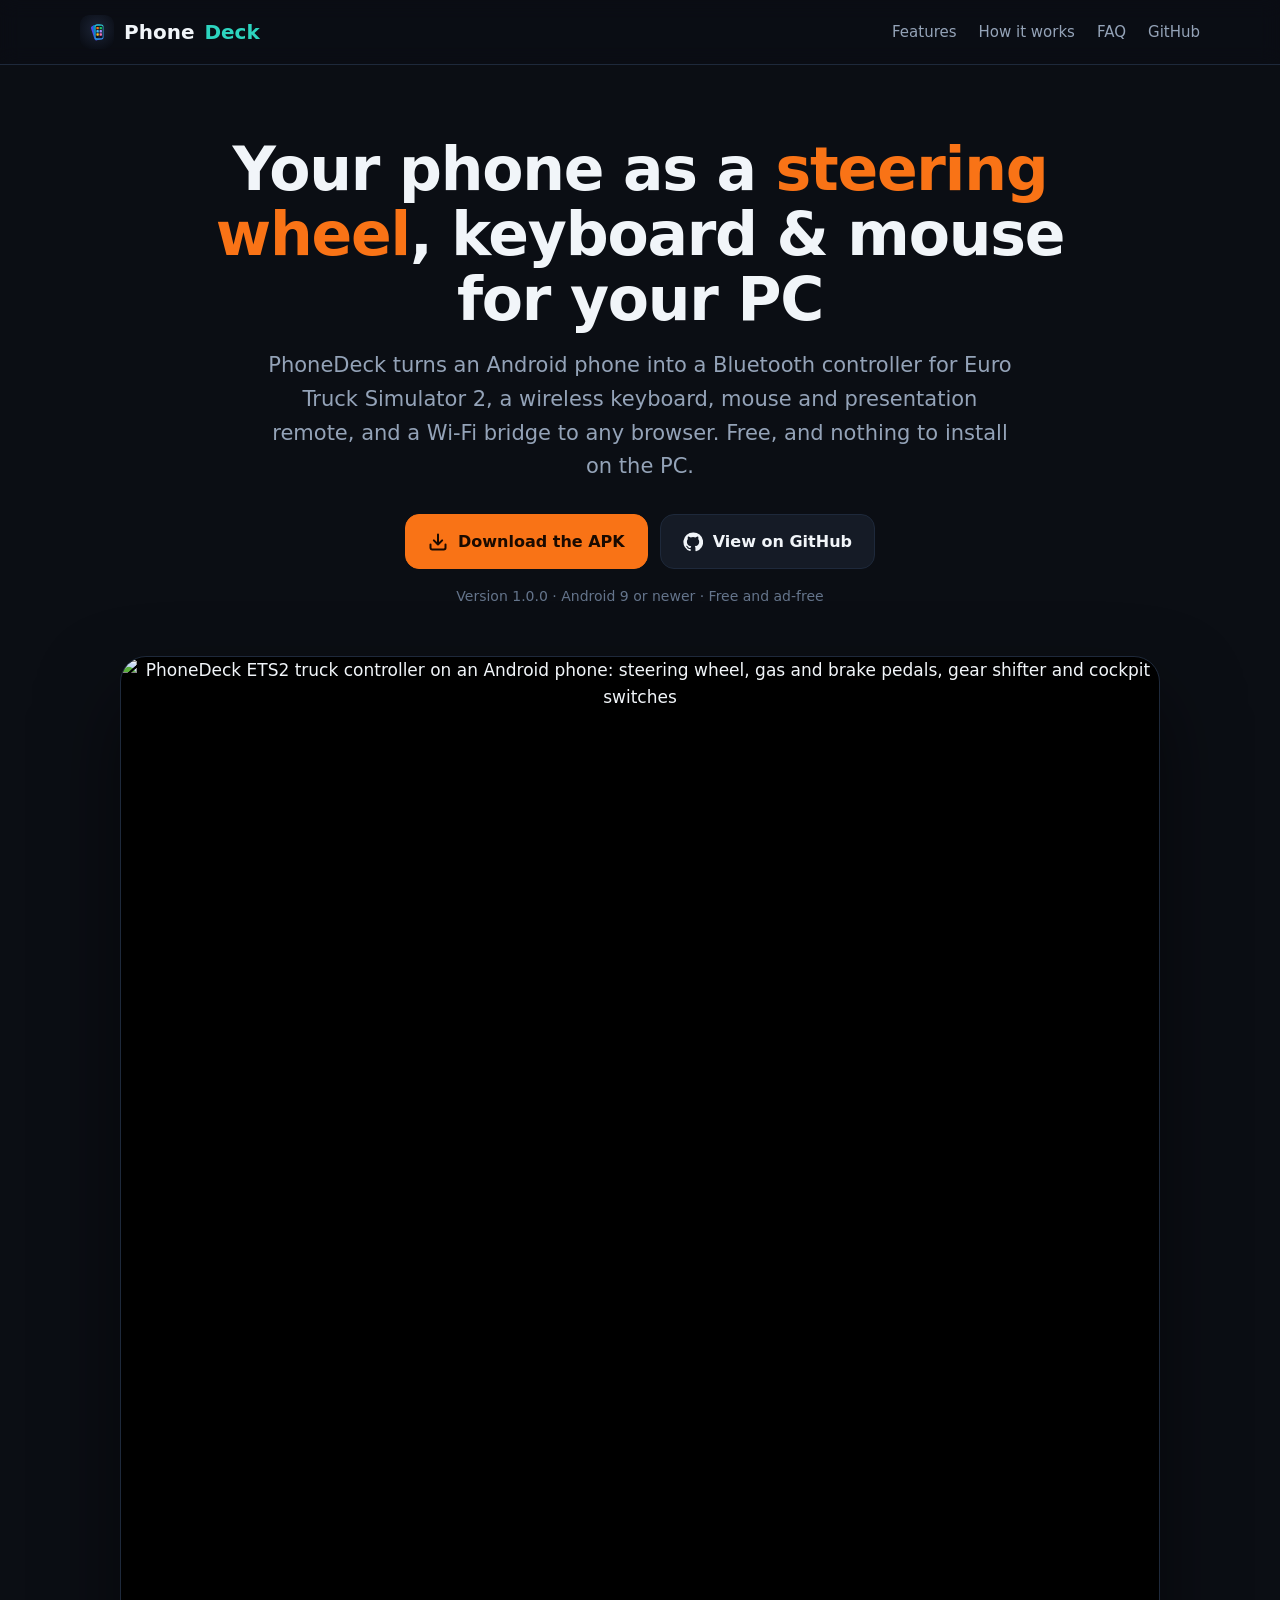
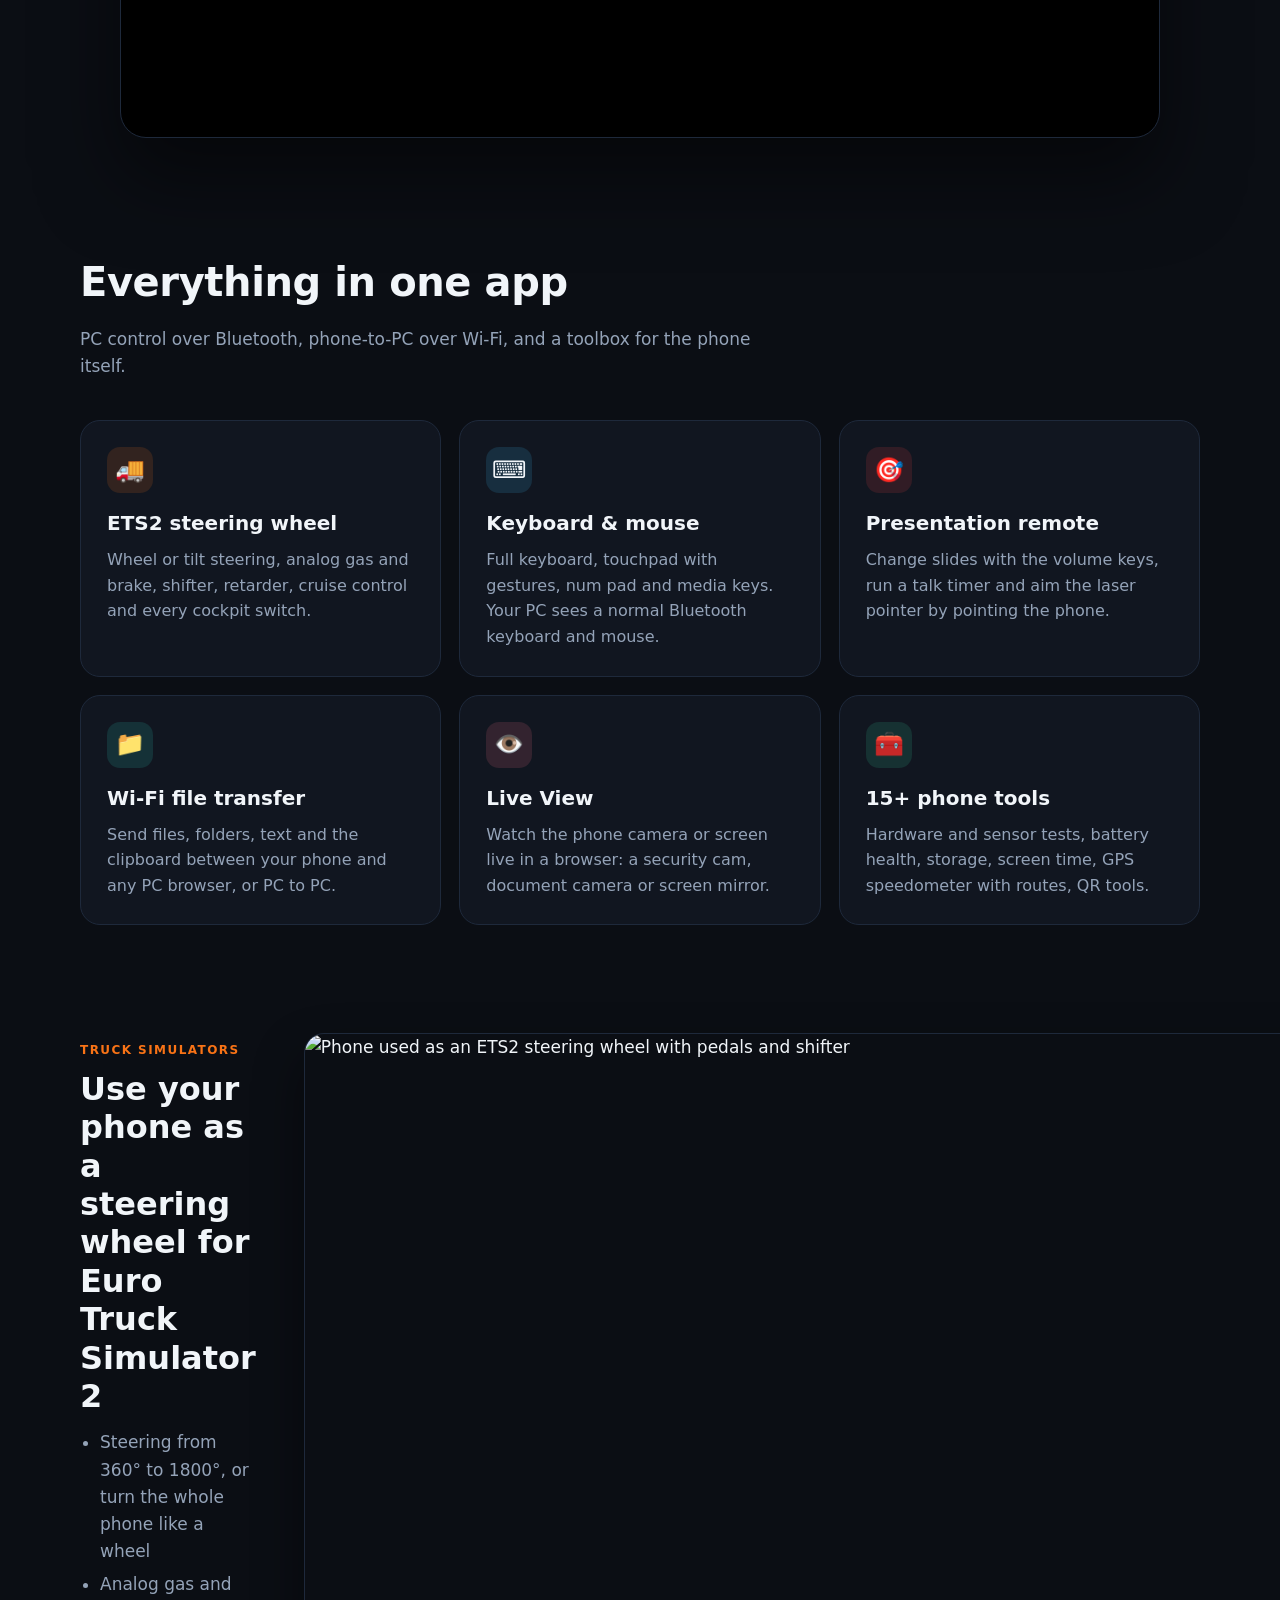
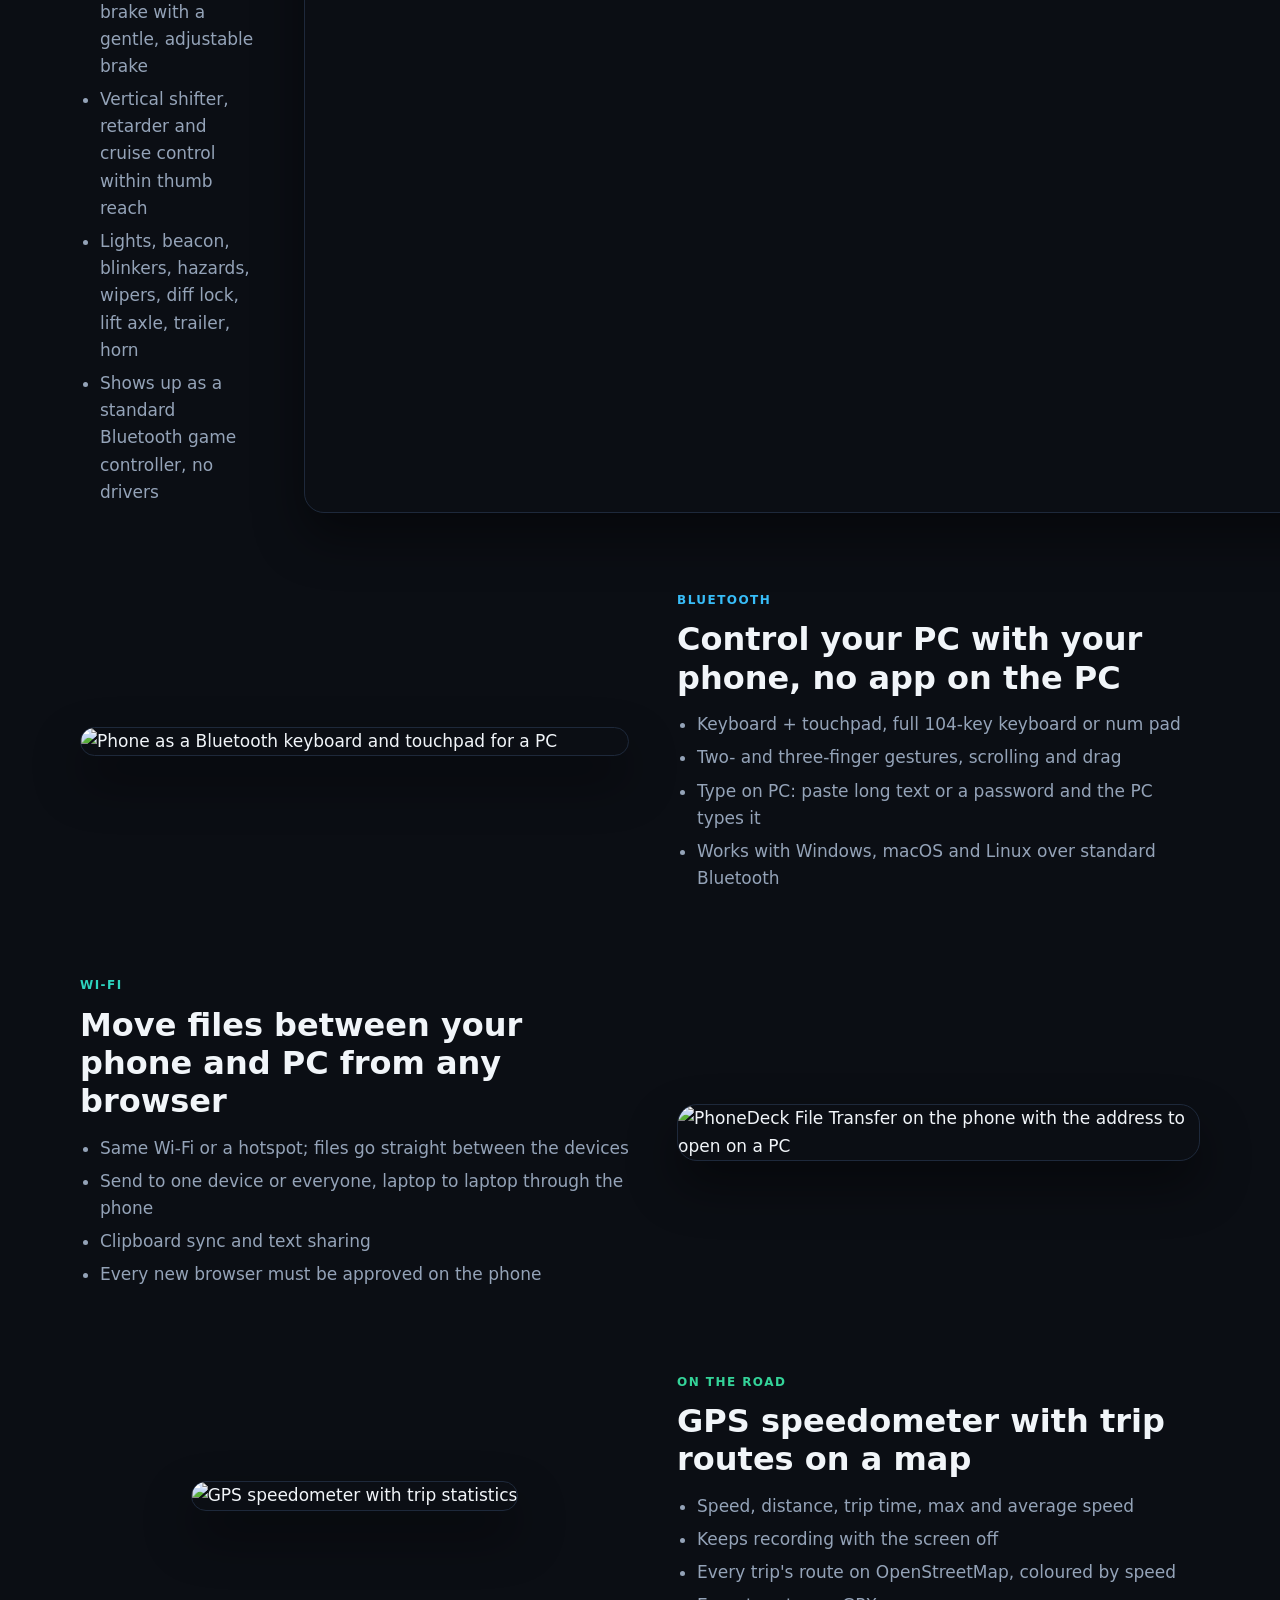
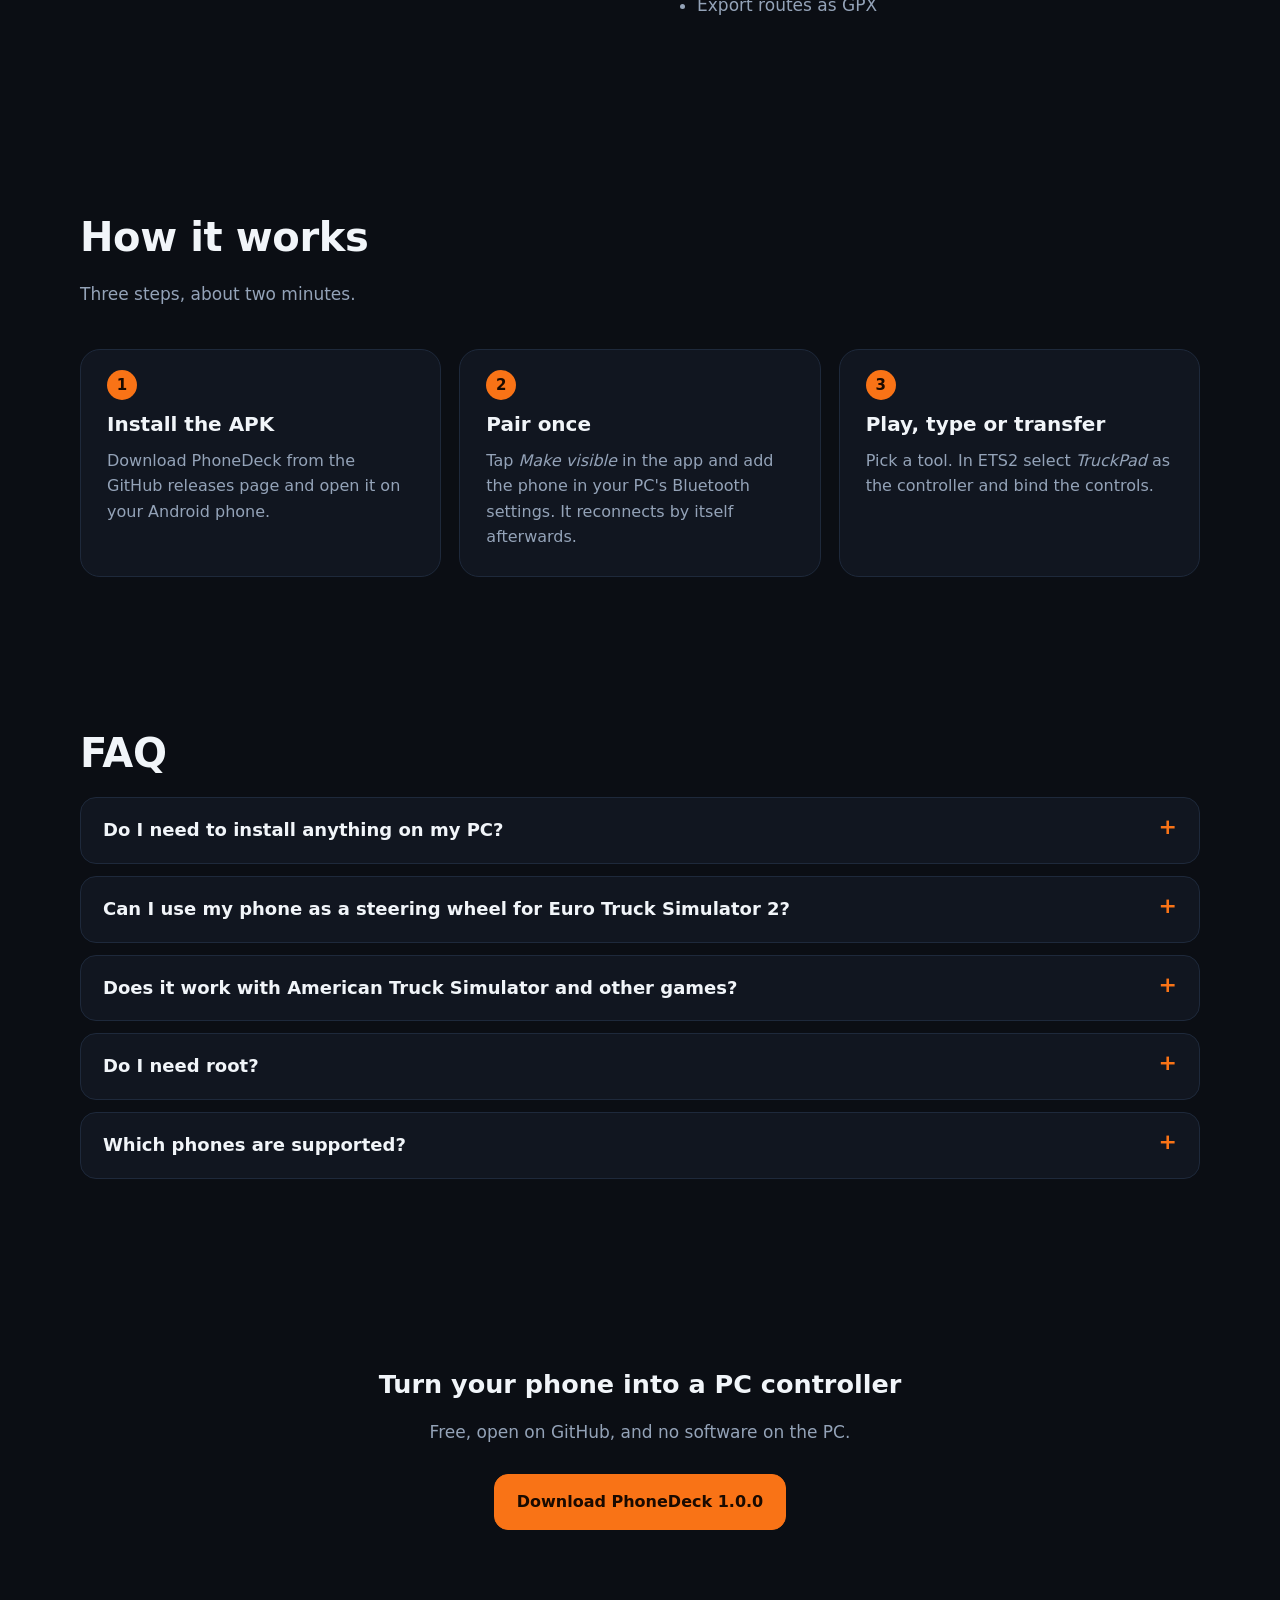
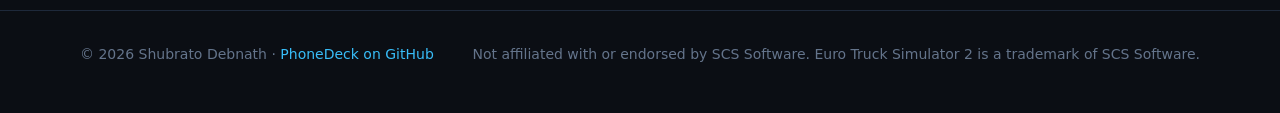
==== site/index.html @ 7db1a898 "Release 1.0.0: new README, changelog, release notes, screenshots, landing page and release signing" ====
<!doctype html>
<html lang="en">
<head>
<meta charset="utf-8">
<meta name="viewport" content="width=device-width, initial-scale=1">
<title>PhoneDeck – Use Your Phone as an ETS2 Steering Wheel, Keyboard &amp; Mouse | Free Android App</title>
<meta name="description" content="Free Android app that turns your phone into a Bluetooth steering wheel for Euro Truck Simulator 2, a wireless keyboard, mouse and presentation remote, plus Wi-Fi file transfer. No PC software needed.">
<link rel="canonical" href="https://shubratodn.github.io/PhoneDeck/">
<meta name="theme-color" content="#0B0E14">
<meta name="robots" content="index, follow">
<link rel="icon" href="assets/logo.svg" type="image/svg+xml">
<link rel="apple-touch-icon" href="assets/icon-512.png">

<meta property="og:type" content="website">
<meta property="og:site_name" content="PhoneDeck">
<meta property="og:title" content="PhoneDeck – Your phone as a steering wheel, keyboard & mouse for your PC">
<meta property="og:description" content="Bluetooth ETS2 steering wheel, wireless keyboard, mouse and presentation remote, Wi-Fi file transfer and 15+ phone tools in one free Android app. No PC software needed.">
<meta property="og:url" content="https://shubratodn.github.io/PhoneDeck/">
<meta property="og:image" content="https://shubratodn.github.io/PhoneDeck/og-image.png">
<meta property="og:image:width" content="1280">
<meta property="og:image:height" content="640">
<meta property="og:image:alt" content="PhoneDeck: an Android phone used as a truck steering wheel with pedals and cockpit switches">
<meta name="twitter:card" content="summary_large_image">
<meta name="twitter:title" content="PhoneDeck – Your phone as a steering wheel, keyboard & mouse">
<meta name="twitter:description" content="Bluetooth ETS2 steering wheel, keyboard, mouse, presentation remote and Wi-Fi file transfer in one free Android app.">
<meta name="twitter:image" content="https://shubratodn.github.io/PhoneDeck/og-image.png">

<script type="application/ld+json">
{
  "@context": "https://schema.org",
  "@type": "SoftwareApplication",
  "name": "PhoneDeck",
  "operatingSystem": "Android 9+",
  "applicationCategory": "UtilitiesApplication",
  "description": "Turns an Android phone into a Bluetooth steering wheel for Euro Truck Simulator 2, a wireless keyboard, mouse and presentation remote, with Wi-Fi file transfer and phone tools.",
  "softwareVersion": "1.0.0",
  "downloadUrl": "https://github.com/ShubratoDn/PhoneDeck/releases/latest",
  "url": "https://shubratodn.github.io/PhoneDeck/",
  "image": "https://shubratodn.github.io/PhoneDeck/og-image.png",
  "author": { "@type": "Person", "name": "Shubrato Debnath" },
  "offers": { "@type": "Offer", "price": "0", "priceCurrency": "USD" }
}
</script>
<script type="application/ld+json">
{
  "@context": "https://schema.org",
  "@type": "FAQPage",
  "mainEntity": [
    { "@type": "Question", "name": "Do I need to install anything on my PC?",
      "acceptedAnswer": { "@type": "Answer", "text": "No. The steering wheel, keyboard and mouse use Bluetooth like any wireless gamepad or keyboard. File Transfer and Live View open in a normal web browser." } },
    { "@type": "Question", "name": "Can I use my phone as a steering wheel for Euro Truck Simulator 2?",
      "acceptedAnswer": { "@type": "Answer", "text": "Yes. PhoneDeck appears as a standard Bluetooth game controller with a steering axis, gas and brake pedals and buttons for every cockpit function. Steer with the on-screen wheel or by turning the phone." } },
    { "@type": "Question", "name": "Does it work with American Truck Simulator and other games?",
      "acceptedAnswer": { "@type": "Answer", "text": "Any game that supports game controllers can use it. The layout is designed around Euro Truck Simulator 2, which shares its controls with American Truck Simulator." } },
    { "@type": "Question", "name": "Do I need root?",
      "acceptedAnswer": { "@type": "Answer", "text": "No. Only the optional Charging Animation tool needs a rooted phone with LSPosed." } },
    { "@type": "Question", "name": "Which phones are supported?",
      "acceptedAnswer": { "@type": "Answer", "text": "Android 9 or newer. A few manufacturer systems turn off the Bluetooth HID Device profile; on those the PC tools can't connect, but every phone tool still works." } }
  ]
}
</script>

<style>
:root {
  --bg: #0B0E14; --panel: #111620; --panel-2: #151B26; --border: #1E293B;
  --text: #F1F5F9; --muted: #94A3B8; --dim: #64748B;
  --orange: #F97316; --teal: #2DD4BF; --sky: #38BDF8;
}
* { box-sizing: border-box; }
html { scroll-behavior: smooth; }
body {
  margin: 0; background: var(--bg); color: var(--text);
  font: 17px/1.6 system-ui, -apple-system, "Segoe UI", Roboto, sans-serif;
  -webkit-font-smoothing: antialiased;
}
a { color: var(--sky); text-decoration: none; }
a:hover { text-decoration: underline; }
img { max-width: 100%; display: block; }
.wrap { width: min(1120px, 100% - 32px); margin: 0 auto; }

/* Header */
header { position: sticky; top: 0; z-index: 10; background: color-mix(in srgb, var(--bg) 85%, transparent); backdrop-filter: blur(10px); border-bottom: 1px solid var(--border); }
header .wrap { display: flex; align-items: center; gap: 12px; height: 64px; }
.brand { display: flex; align-items: center; gap: 10px; font-weight: 800; font-size: 20px; color: var(--text); }
.brand:hover { text-decoration: none; }
.brand img { width: 34px; height: 34px; border-radius: 9px; }
.brand span { color: var(--teal); }
nav { margin-left: auto; display: flex; gap: 22px; font-size: 15px; }
nav a { color: var(--muted); }
nav a:hover { color: var(--text); text-decoration: none; }

/* Buttons */
.btn { display: inline-flex; align-items: center; gap: 10px; padding: 14px 22px; border-radius: 14px; font-weight: 700; font-size: 16px; border: 1px solid var(--border); color: var(--text); background: var(--panel-2); }
.btn:hover { text-decoration: none; border-color: #334155; }
.btn.primary { background: var(--orange); border-color: var(--orange); color: #1A0A00; }
.btn.primary:hover { filter: brightness(1.08); }
.btn svg { width: 20px; height: 20px; }

/* Hero */
.hero { padding: 72px 0 40px; text-align: center; }
.hero h1 { font-size: clamp(34px, 6vw, 60px); line-height: 1.08; margin: 0 auto 18px; max-width: 900px; letter-spacing: -0.02em; }
.hero h1 em { font-style: normal; color: var(--orange); }
.hero p.lead { font-size: clamp(17px, 2.2vw, 21px); color: var(--muted); max-width: 760px; margin: 0 auto 30px; }
.cta { display: flex; gap: 12px; justify-content: center; flex-wrap: wrap; }
.meta { margin-top: 16px; color: var(--dim); font-size: 14px; }
.shot-hero { margin: 48px auto 0; max-width: 1040px; border-radius: 26px; border: 1px solid var(--border); box-shadow: 0 40px 80px rgba(0,0,0,.5); overflow: hidden; background: #000; }

/* Sections */
section { padding: 72px 0; }
section h2 { font-size: clamp(28px, 4vw, 40px); margin: 0 0 12px; letter-spacing: -0.01em; }
section .sub { color: var(--muted); max-width: 720px; margin: 0 0 40px; }
.grid { display: grid; grid-template-columns: repeat(auto-fit, minmax(280px, 1fr)); gap: 18px; }
.card { background: var(--panel); border: 1px solid var(--border); border-radius: 20px; padding: 26px; }
.card .ico { width: 46px; height: 46px; border-radius: 13px; display: grid; place-items: center; margin-bottom: 14px; font-size: 24px; }
.card h3 { margin: 0 0 8px; font-size: 20px; }
.card p { margin: 0; color: var(--muted); font-size: 16px; }

.feature { display: grid; grid-template-columns: 1.05fr 1fr; gap: 48px; align-items: center; padding: 36px 0; }
.feature.flip > :first-child { order: 2; }
.feature h3 { font-size: clamp(24px, 3vw, 32px); margin: 0 0 14px; line-height: 1.2; }
.feature ul { margin: 0; padding-left: 20px; color: var(--muted); }
.feature li { margin: 6px 0; }
.feature .tag { display: inline-block; font-size: 12px; font-weight: 800; letter-spacing: .12em; text-transform: uppercase; margin-bottom: 10px; }
.feature img { border-radius: 20px; border: 1px solid var(--border); box-shadow: 0 24px 50px rgba(0,0,0,.45); }
.feature img.portrait { max-height: 560px; width: auto; margin: 0 auto; }

.steps { counter-reset: step; }
.steps .card { position: relative; padding-top: 58px; }
.steps .card::before { counter-increment: step; content: counter(step); position: absolute; top: 20px; left: 26px; width: 30px; height: 30px; border-radius: 50%; background: var(--orange); color: #1A0A00; font-weight: 800; display: grid; place-items: center; font-size: 15px; }

details { background: var(--panel); border: 1px solid var(--border); border-radius: 16px; padding: 18px 22px; margin-bottom: 12px; }
details summary { cursor: pointer; font-weight: 700; font-size: 18px; list-style: none; display: flex; justify-content: space-between; gap: 16px; }
details summary::after { content: "+"; color: var(--orange); font-size: 22px; line-height: 1; }
details[open] summary::after { content: "−"; }
details p { color: var(--muted); margin: 12px 0 0; }

.final { text-align: center; padding: 80px 0; }
.final h2 { margin-bottom: 14px; }
.final p { color: var(--muted); margin: 0 auto 28px; max-width: 560px; }

footer { border-top: 1px solid var(--border); padding: 32px 0 48px; color: var(--dim); font-size: 14px; }
footer .wrap { display: flex; flex-wrap: wrap; gap: 12px 28px; justify-content: space-between; }

@media (max-width: 820px) {
  nav { display: none; }
  .hero { padding-top: 48px; }
  .feature, .feature.flip { grid-template-columns: 1fr; gap: 24px; }
  .feature.flip > :first-child { order: 0; }
  section { padding: 52px 0; }
}
</style>
</head>
<body>

<header>
  <div class="wrap">
    <a class="brand" href="./"><img src="assets/logo.svg" alt="" width="34" height="34">Phone<span>Deck</span></a>
    <nav aria-label="Main">
      <a href="#features">Features</a>
      <a href="#how">How it works</a>
      <a href="#faq">FAQ</a>
      <a href="https://github.com/ShubratoDn/PhoneDeck">GitHub</a>
    </nav>
  </div>
</header>

<main>
  <div class="hero wrap">
    <h1>Your phone as a <em>steering wheel</em>, keyboard &amp; mouse for your PC</h1>
    <p class="lead">PhoneDeck turns an Android phone into a Bluetooth controller for Euro Truck Simulator 2, a wireless
      keyboard, mouse and presentation remote, and a Wi-Fi bridge to any browser. Free, and nothing to install on the PC.</p>
    <div class="cta">
      <a class="btn primary" href="https://github.com/ShubratoDn/PhoneDeck/releases/latest">
        <svg viewBox="0 0 24 24" fill="none" stroke="currentColor" stroke-width="2.4" stroke-linecap="round" stroke-linejoin="round"><path d="M21 15v4a2 2 0 0 1-2 2H5a2 2 0 0 1-2-2v-4M7 10l5 5 5-5M12 15V3"/></svg>
        Download the APK
      </a>
      <a class="btn" href="https://github.com/ShubratoDn/PhoneDeck">
        <svg viewBox="0 0 24 24" fill="currentColor"><path d="M12 .5a11.5 11.5 0 0 0-3.64 22.41c.58.1.79-.25.79-.56v-2c-3.2.7-3.88-1.37-3.88-1.37-.52-1.33-1.28-1.69-1.28-1.69-1.05-.72.08-.7.08-.7 1.16.08 1.77 1.2 1.77 1.2 1.03 1.77 2.71 1.26 3.37.96.1-.75.4-1.26.73-1.55-2.55-.29-5.24-1.28-5.24-5.69 0-1.26.45-2.29 1.19-3.1-.12-.29-.52-1.47.11-3.06 0 0 .97-.31 3.17 1.18a11 11 0 0 1 5.77 0c2.2-1.49 3.17-1.18 3.17-1.18.63 1.59.23 2.77.11 3.06.74.81 1.19 1.84 1.19 3.1 0 4.42-2.7 5.4-5.26 5.68.41.36.78 1.06.78 2.14v3.17c0 .31.21.67.8.56A11.5 11.5 0 0 0 12 .5Z"/></svg>
        View on GitHub
      </a>
    </div>
    <p class="meta">Version 1.0.0 · Android 9 or newer · Free and ad-free</p>
    <div class="shot-hero">
      <img src="screenshots/ets2-controller.png" width="2400" height="1080"
           alt="PhoneDeck ETS2 truck controller on an Android phone: steering wheel, gas and brake pedals, gear shifter and cockpit switches">
    </div>
  </div>

  <section id="features">
    <div class="wrap">
      <h2>Everything in one app</h2>
      <p class="sub">PC control over Bluetooth, phone-to-PC over Wi-Fi, and a toolbox for the phone itself.</p>
      <div class="grid">
        <div class="card"><div class="ico" style="background:rgba(249,115,22,.14)">🚚</div>
          <h3>ETS2 steering wheel</h3><p>Wheel or tilt steering, analog gas and brake, shifter, retarder, cruise control and every cockpit switch.</p></div>
        <div class="card"><div class="ico" style="background:rgba(56,189,248,.14)">⌨️</div>
          <h3>Keyboard &amp; mouse</h3><p>Full keyboard, touchpad with gestures, num pad and media keys. Your PC sees a normal Bluetooth keyboard and mouse.</p></div>
        <div class="card"><div class="ico" style="background:rgba(239,68,68,.14)">🎯</div>
          <h3>Presentation remote</h3><p>Change slides with the volume keys, run a talk timer and aim the laser pointer by pointing the phone.</p></div>
        <div class="card"><div class="ico" style="background:rgba(45,212,191,.14)">📁</div>
          <h3>Wi-Fi file transfer</h3><p>Send files, folders, text and the clipboard between your phone and any PC browser, or PC to PC.</p></div>
        <div class="card"><div class="ico" style="background:rgba(251,113,133,.14)">👁️</div>
          <h3>Live View</h3><p>Watch the phone camera or screen live in a browser: a security cam, document camera or screen mirror.</p></div>
        <div class="card"><div class="ico" style="background:rgba(52,211,153,.14)">🧰</div>
          <h3>15+ phone tools</h3><p>Hardware and sensor tests, battery health, storage, screen time, GPS speedometer with routes, QR tools.</p></div>
      </div>
    </div>
  </section>

  <section style="padding-top:0">
    <div class="wrap">
      <div class="feature">
        <div>
          <span class="tag" style="color:var(--orange)">Truck simulators</span>
          <h3>Use your phone as a steering wheel for Euro Truck Simulator 2</h3>
          <ul>
            <li>Steering from 360° to 1800°, or turn the whole phone like a wheel</li>
            <li>Analog gas and brake with a gentle, adjustable brake</li>
            <li>Vertical shifter, retarder and cruise control within thumb reach</li>
            <li>Lights, beacon, blinkers, hazards, wipers, diff lock, lift axle, trailer, horn</li>
            <li>Shows up as a standard Bluetooth game controller, no drivers</li>
          </ul>
        </div>
        <img src="screenshots/ets2-controller.png" alt="Phone used as an ETS2 steering wheel with pedals and shifter" loading="lazy" width="2400" height="1080">
      </div>

      <div class="feature flip">
        <div>
          <span class="tag" style="color:var(--sky)">Bluetooth</span>
          <h3>Control your PC with your phone, no app on the PC</h3>
          <ul>
            <li>Keyboard + touchpad, full 104-key keyboard or num pad</li>
            <li>Two- and three-finger gestures, scrolling and drag</li>
            <li>Type on PC: paste long text or a password and the PC types it</li>
            <li>Works with Windows, macOS and Linux over standard Bluetooth</li>
          </ul>
        </div>
        <img src="screenshots/keyboard-touchpad.png" alt="Phone as a Bluetooth keyboard and touchpad for a PC" loading="lazy">
      </div>

      <div class="feature">
        <div>
          <span class="tag" style="color:var(--teal)">Wi-Fi</span>
          <h3>Move files between your phone and PC from any browser</h3>
          <ul>
            <li>Same Wi-Fi or a hotspot; files go straight between the devices</li>
            <li>Send to one device or everyone, laptop to laptop through the phone</li>
            <li>Clipboard sync and text sharing</li>
            <li>Every new browser must be approved on the phone</li>
          </ul>
        </div>
        <img class="portrait" src="screenshots/file-transfer.png" alt="PhoneDeck File Transfer on the phone with the address to open on a PC" loading="lazy">
      </div>

      <div class="feature flip">
        <div>
          <span class="tag" style="color:#34D399">On the road</span>
          <h3>GPS speedometer with trip routes on a map</h3>
          <ul>
            <li>Speed, distance, trip time, max and average speed</li>
            <li>Keeps recording with the screen off</li>
            <li>Every trip's route on OpenStreetMap, coloured by speed</li>
            <li>Export routes as GPX</li>
          </ul>
        </div>
        <img class="portrait" src="screenshots/speedometer.png" alt="GPS speedometer with trip statistics" loading="lazy">
      </div>
    </div>
  </section>

  <section id="how">
    <div class="wrap">
      <h2>How it works</h2>
      <p class="sub">Three steps, about two minutes.</p>
      <div class="grid steps">
        <div class="card"><h3>Install the APK</h3><p>Download PhoneDeck from the GitHub releases page and open it on your Android phone.</p></div>
        <div class="card"><h3>Pair once</h3><p>Tap <em>Make visible</em> in the app and add the phone in your PC's Bluetooth settings. It reconnects by itself afterwards.</p></div>
        <div class="card"><h3>Play, type or transfer</h3><p>Pick a tool. In ETS2 select <em>TruckPad</em> as the controller and bind the controls.</p></div>
      </div>
    </div>
  </section>

  <section id="faq">
    <div class="wrap">
      <h2>FAQ</h2>
      <details><summary>Do I need to install anything on my PC?</summary>
        <p>No. The steering wheel, keyboard and mouse use Bluetooth like any wireless gamepad or keyboard. File Transfer and Live View open in a normal web browser.</p></details>
      <details><summary>Can I use my phone as a steering wheel for Euro Truck Simulator 2?</summary>
        <p>Yes. PhoneDeck appears as a standard Bluetooth game controller with a steering axis, gas and brake pedals and buttons for every cockpit function. Steer with the on-screen wheel or by turning the phone.</p></details>
      <details><summary>Does it work with American Truck Simulator and other games?</summary>
        <p>Any game that supports game controllers can use it. The layout is designed around Euro Truck Simulator 2, which shares its controls with American Truck Simulator.</p></details>
      <details><summary>Do I need root?</summary>
        <p>No. Only the optional Charging Animation tool needs a rooted phone with LSPosed.</p></details>
      <details><summary>Which phones are supported?</summary>
        <p>Android 9 or newer. A few manufacturer systems turn off the Bluetooth HID Device profile; on those the PC tools can't connect, but every phone tool still works.</p></details>
    </div>
  </section>

  <div class="final wrap">
    <h2>Turn your phone into a PC controller</h2>
    <p>Free, open on GitHub, and no software on the PC.</p>
    <a class="btn primary" href="https://github.com/ShubratoDn/PhoneDeck/releases/latest">Download PhoneDeck 1.0.0</a>
  </div>
</main>

<footer>
  <div class="wrap">
    <span>© 2026 Shubrato Debnath · <a href="https://github.com/ShubratoDn/PhoneDeck">PhoneDeck on GitHub</a></span>
    <span>Not affiliated with or endorsed by SCS Software. Euro Truck Simulator 2 is a trademark of SCS Software.</span>
  </div>
</footer>

</body>
</html>
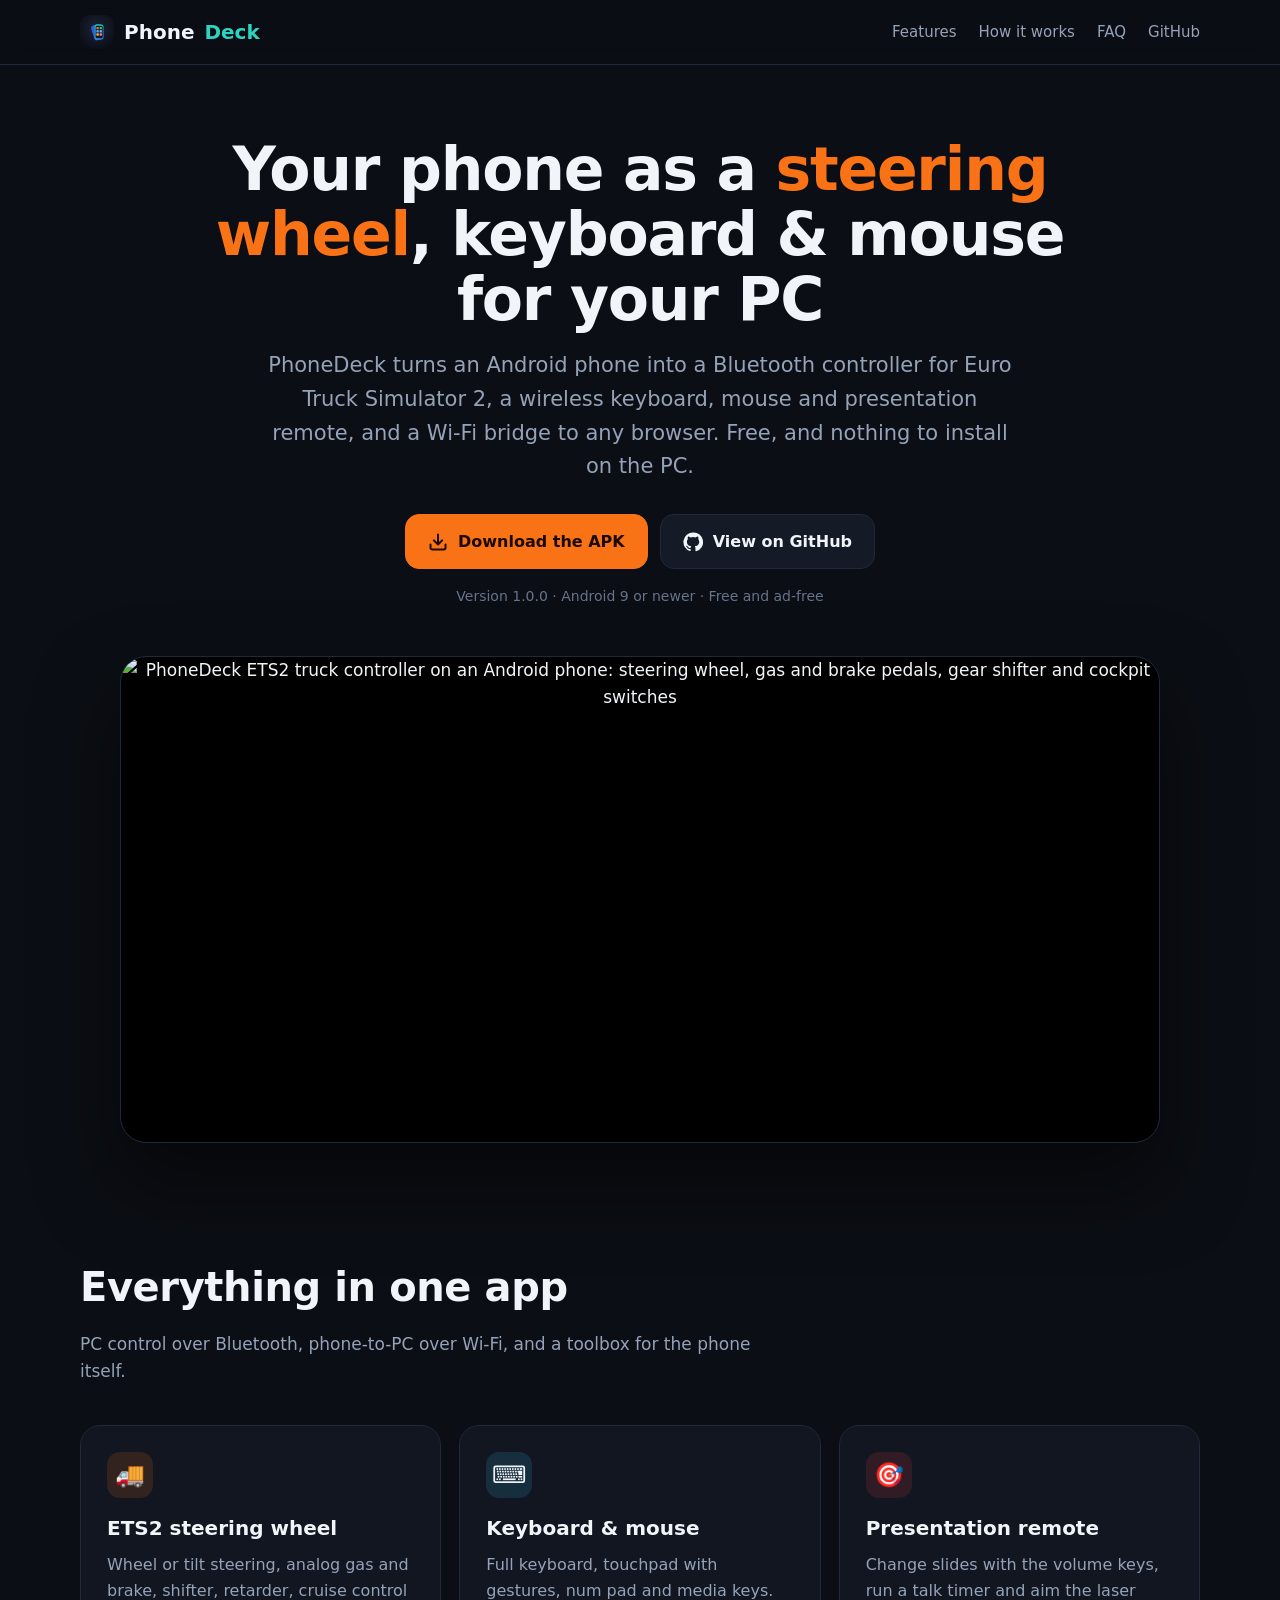
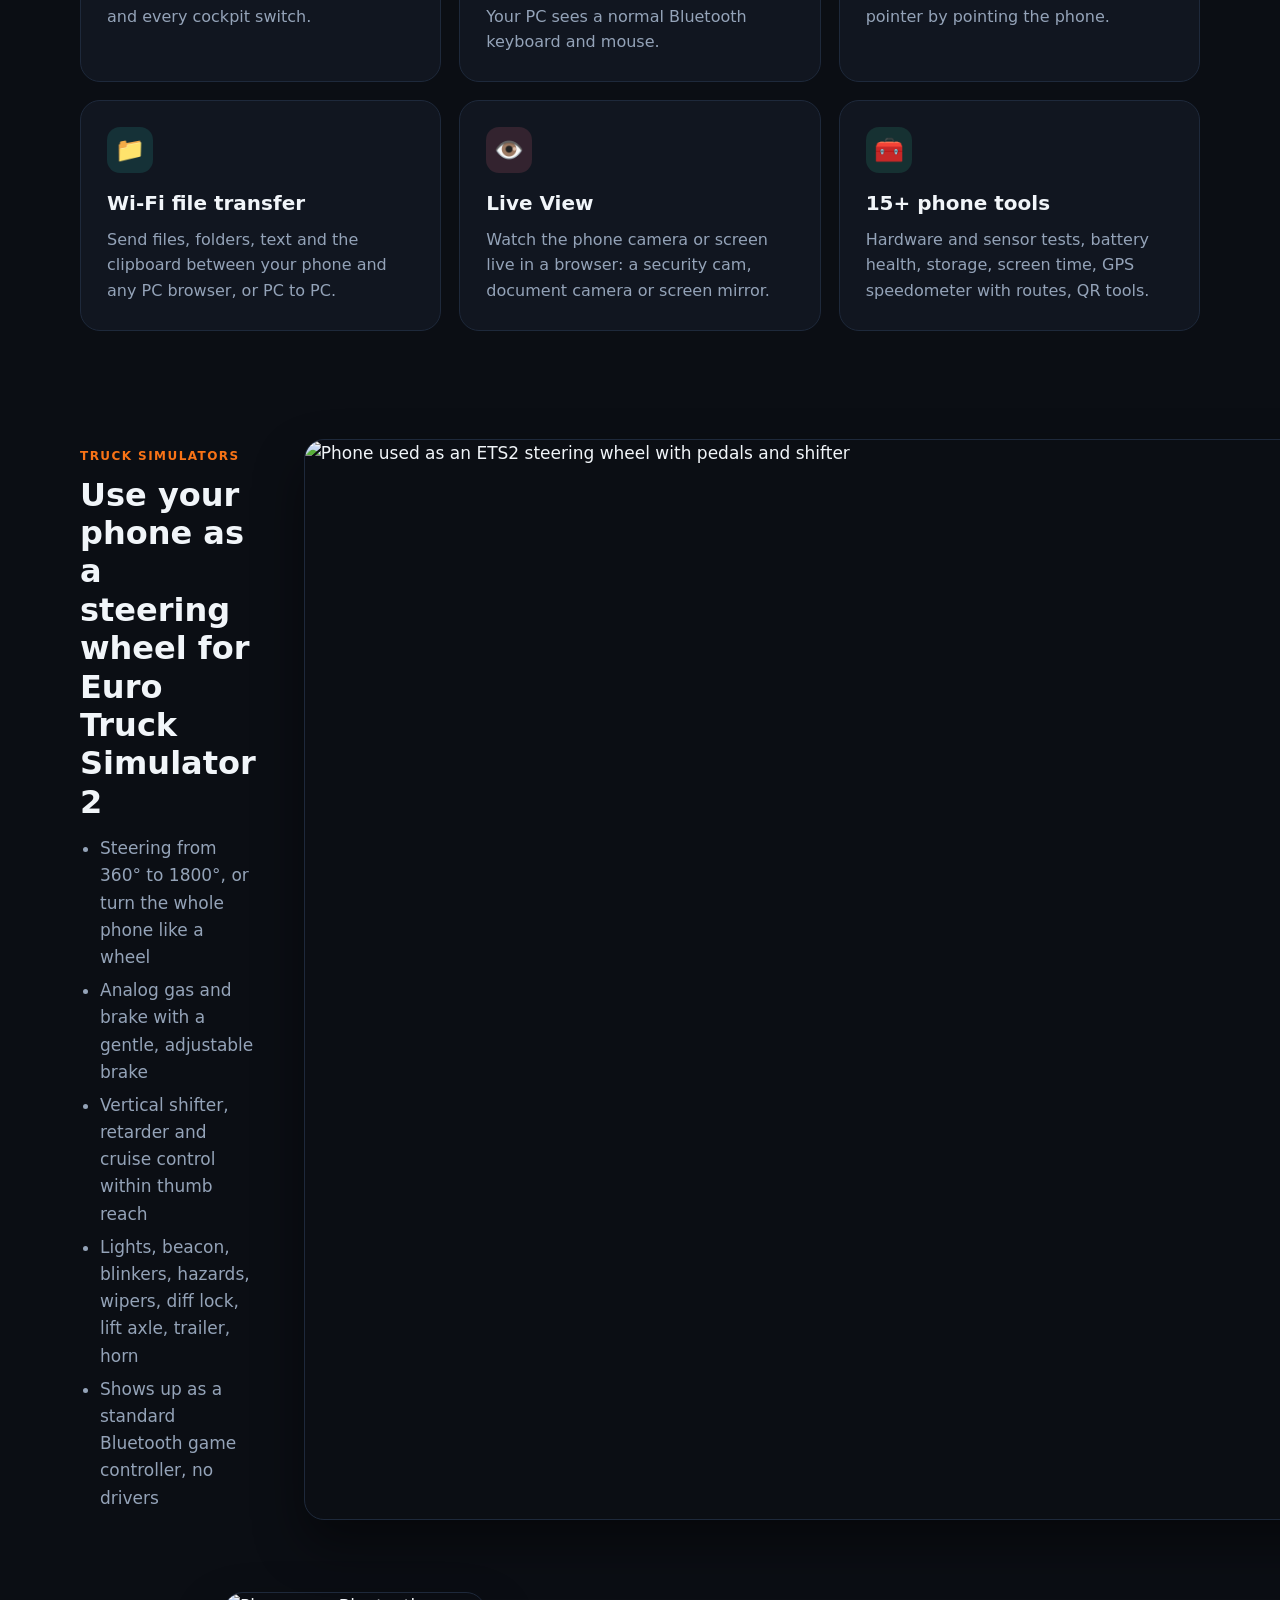
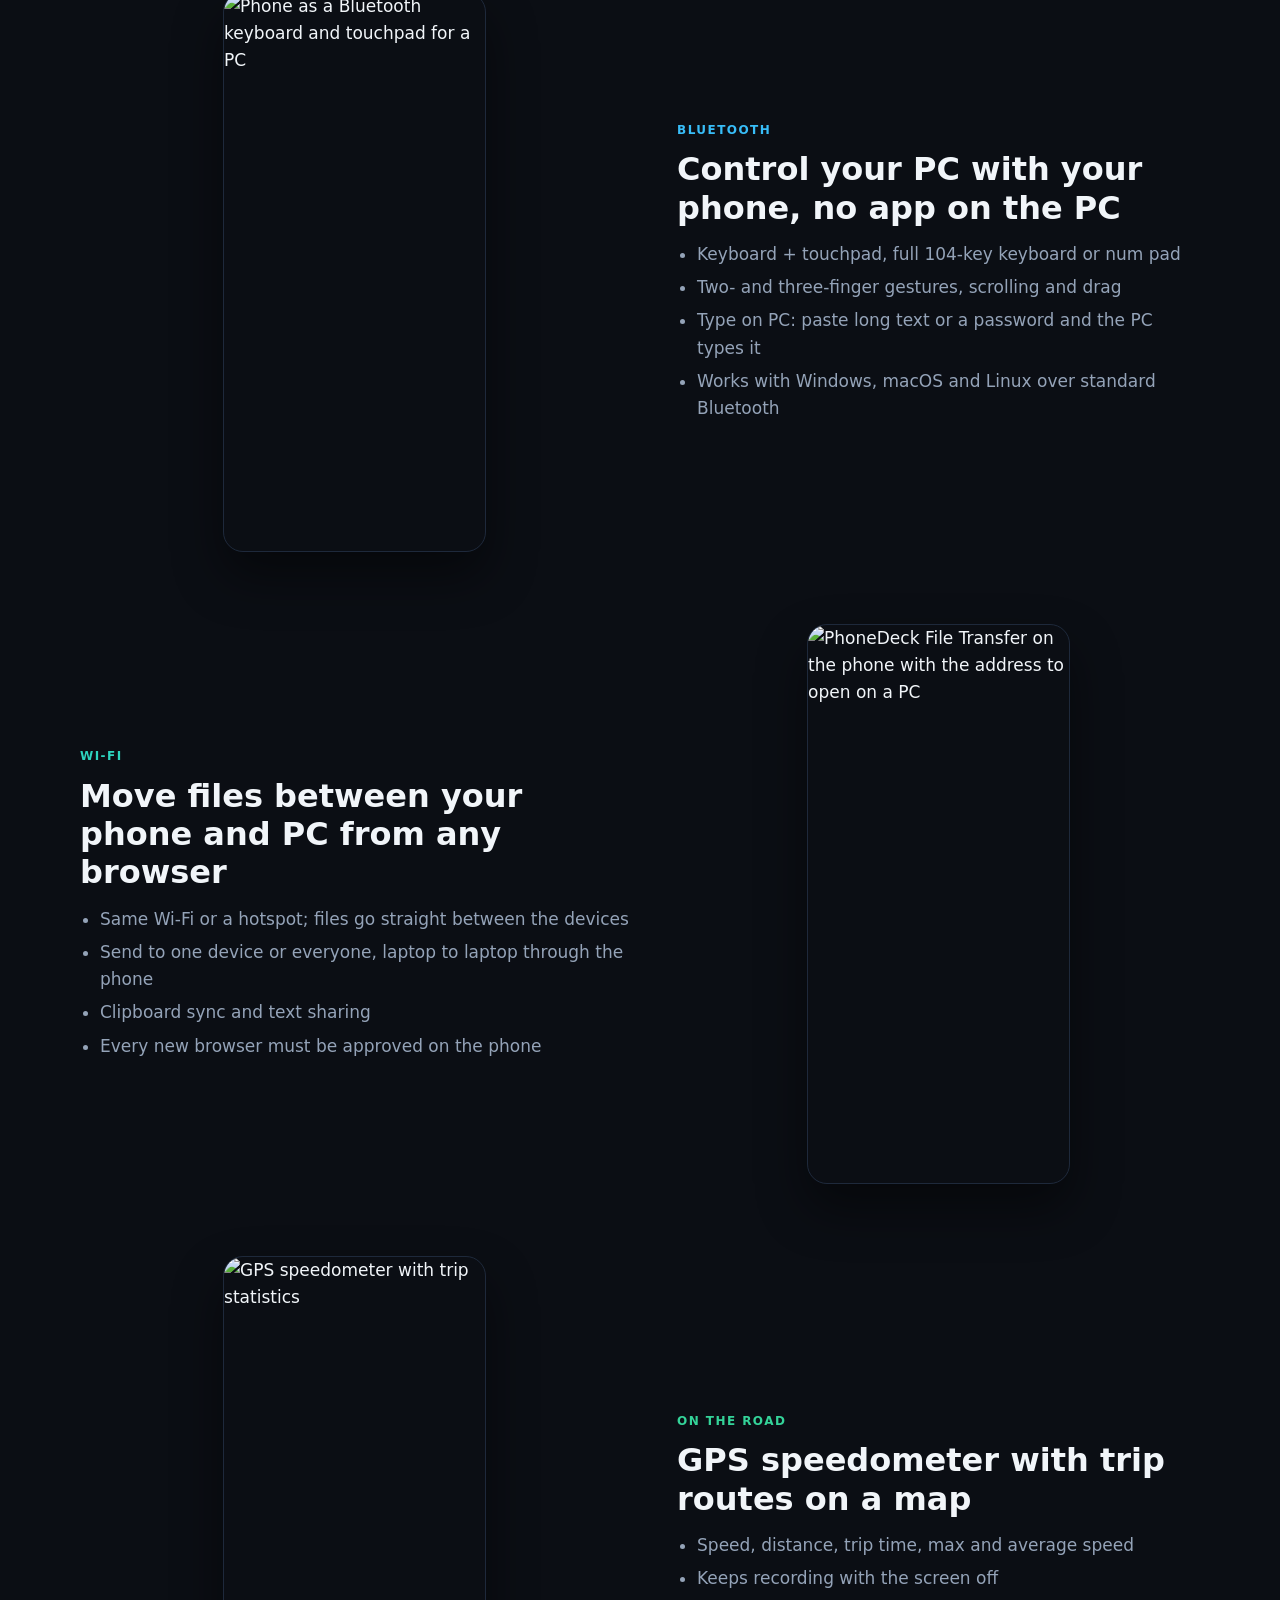
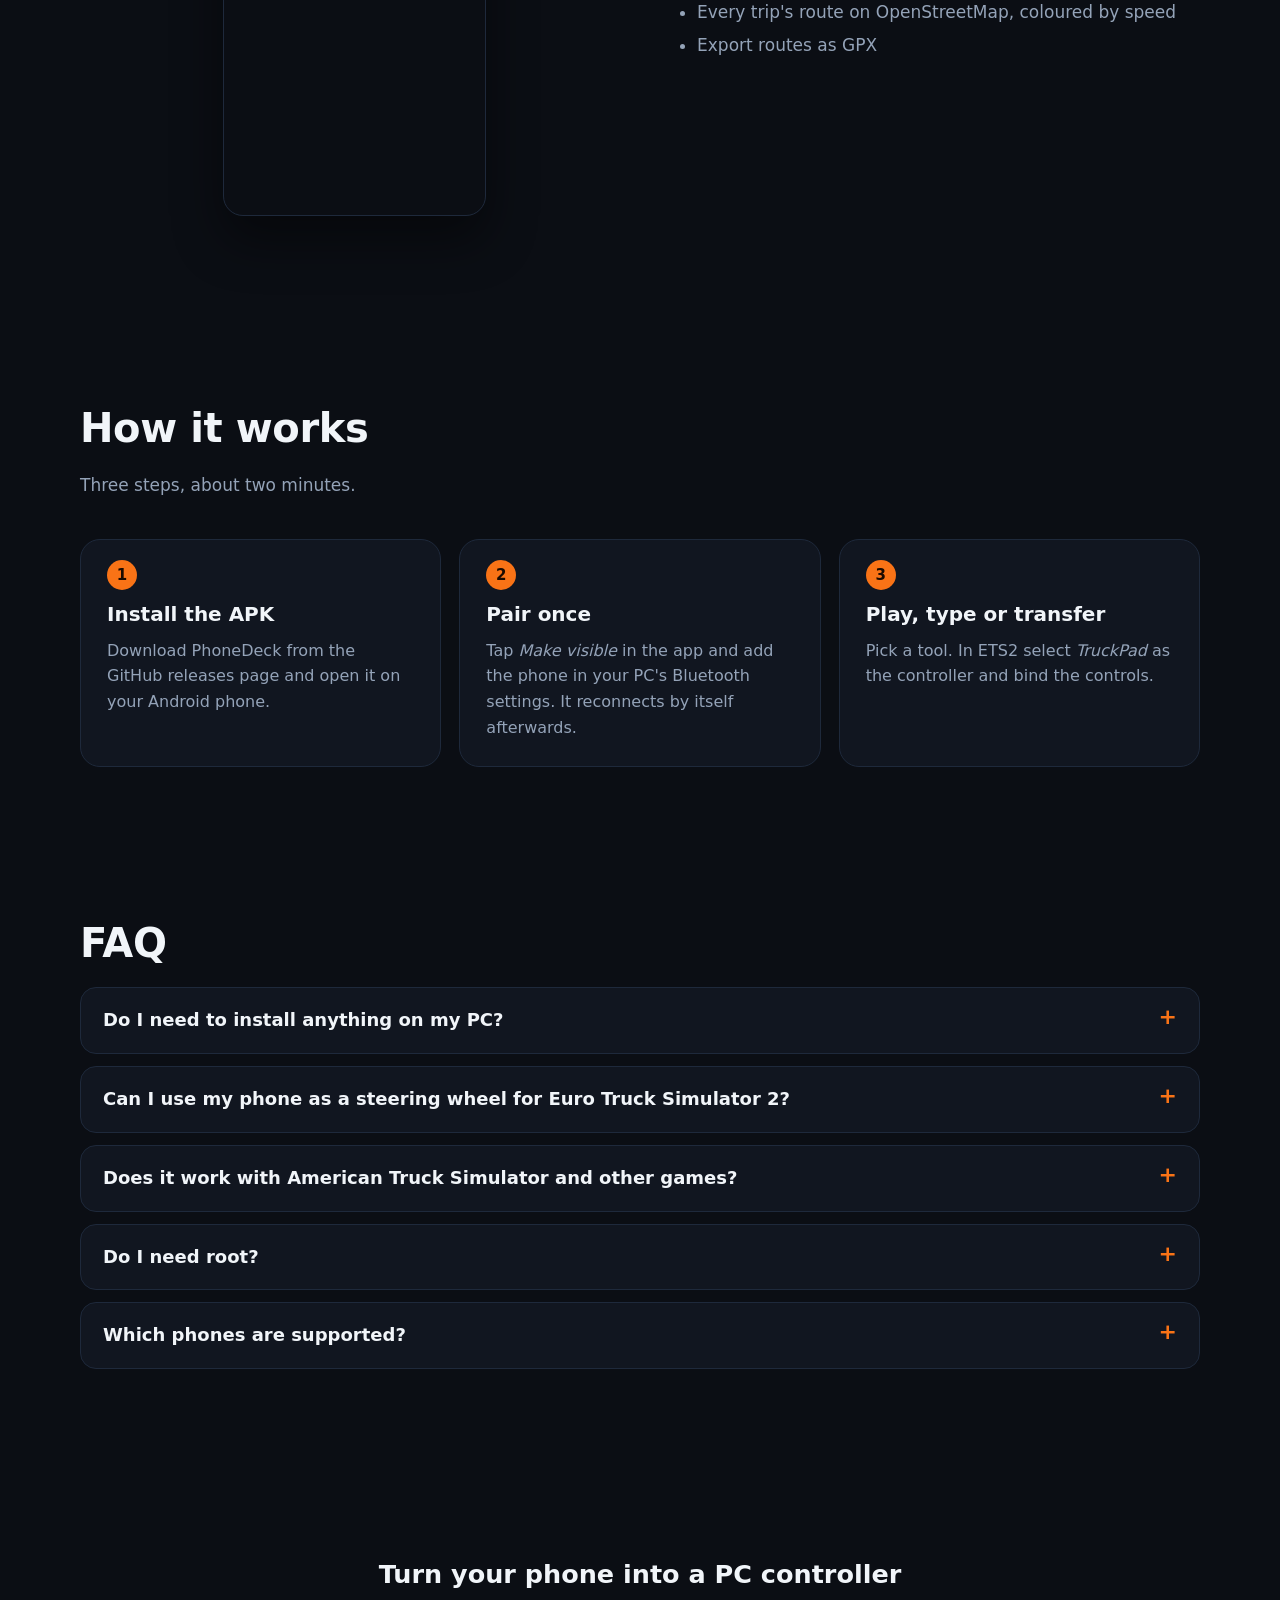
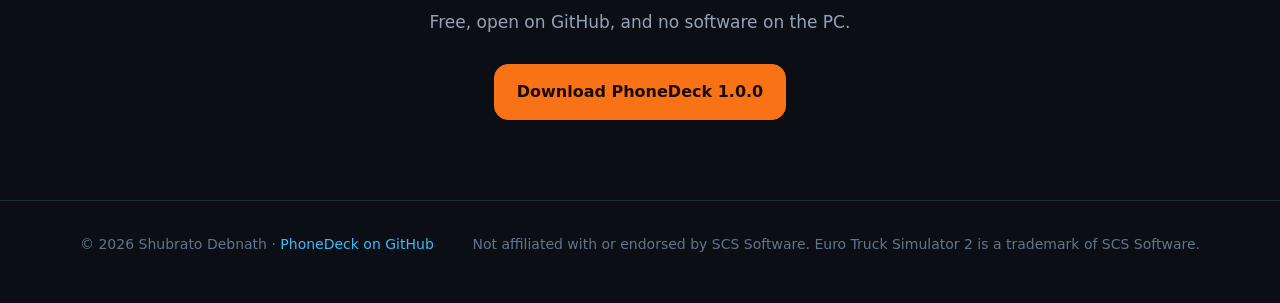
==== commit 4e3ef1af: "Landing page: keep screenshot proportions" ====
--- a/site/index.html
+++ b/site/index.html
@@ -75,7 +75,7 @@
 }
 a { color: var(--sky); text-decoration: none; }
 a:hover { text-decoration: underline; }
-img { max-width: 100%; display: block; }
+img { max-width: 100%; height: auto; display: block; }
 .wrap { width: min(1120px, 100% - 32px); margin: 0 auto; }
 
 /* Header */
@@ -181,7 +181,7 @@
     </div>
     <p class="meta">Version 1.0.0 · Android 9 or newer · Free and ad-free</p>
     <div class="shot-hero">
-      <img src="screenshots/ets2-controller.png" width="2400" height="1080"
+      <img src="screenshots/ets2-controller.png" width="2310" height="1080"
            alt="PhoneDeck ETS2 truck controller on an Android phone: steering wheel, gas and brake pedals, gear shifter and cockpit switches">
     </div>
   </div>
@@ -221,7 +221,7 @@
             <li>Shows up as a standard Bluetooth game controller, no drivers</li>
           </ul>
         </div>
-        <img src="screenshots/ets2-controller.png" alt="Phone used as an ETS2 steering wheel with pedals and shifter" loading="lazy" width="2400" height="1080">
+        <img src="screenshots/ets2-controller.png" alt="Phone used as an ETS2 steering wheel with pedals and shifter" loading="lazy" width="2310" height="1080">
       </div>
 
       <div class="feature flip">
@@ -235,7 +235,7 @@
             <li>Works with Windows, macOS and Linux over standard Bluetooth</li>
           </ul>
         </div>
-        <img src="screenshots/keyboard-touchpad.png" alt="Phone as a Bluetooth keyboard and touchpad for a PC" loading="lazy">
+        <img class="portrait" src="screenshots/keyboard-touchpad.png" alt="Phone as a Bluetooth keyboard and touchpad for a PC" loading="lazy" width="1080" height="2310">
       </div>
 
       <div class="feature">
@@ -249,7 +249,7 @@
             <li>Every new browser must be approved on the phone</li>
           </ul>
         </div>
-        <img class="portrait" src="screenshots/file-transfer.png" alt="PhoneDeck File Transfer on the phone with the address to open on a PC" loading="lazy">
+        <img class="portrait" src="screenshots/file-transfer.png" alt="PhoneDeck File Transfer on the phone with the address to open on a PC" loading="lazy" width="1080" height="2310">
       </div>
 
       <div class="feature flip">
@@ -263,7 +263,7 @@
             <li>Export routes as GPX</li>
           </ul>
         </div>
-        <img class="portrait" src="screenshots/speedometer.png" alt="GPS speedometer with trip statistics" loading="lazy">
+        <img class="portrait" src="screenshots/speedometer.png" alt="GPS speedometer with trip statistics" loading="lazy" width="1080" height="2310">
       </div>
     </div>
   </section>
